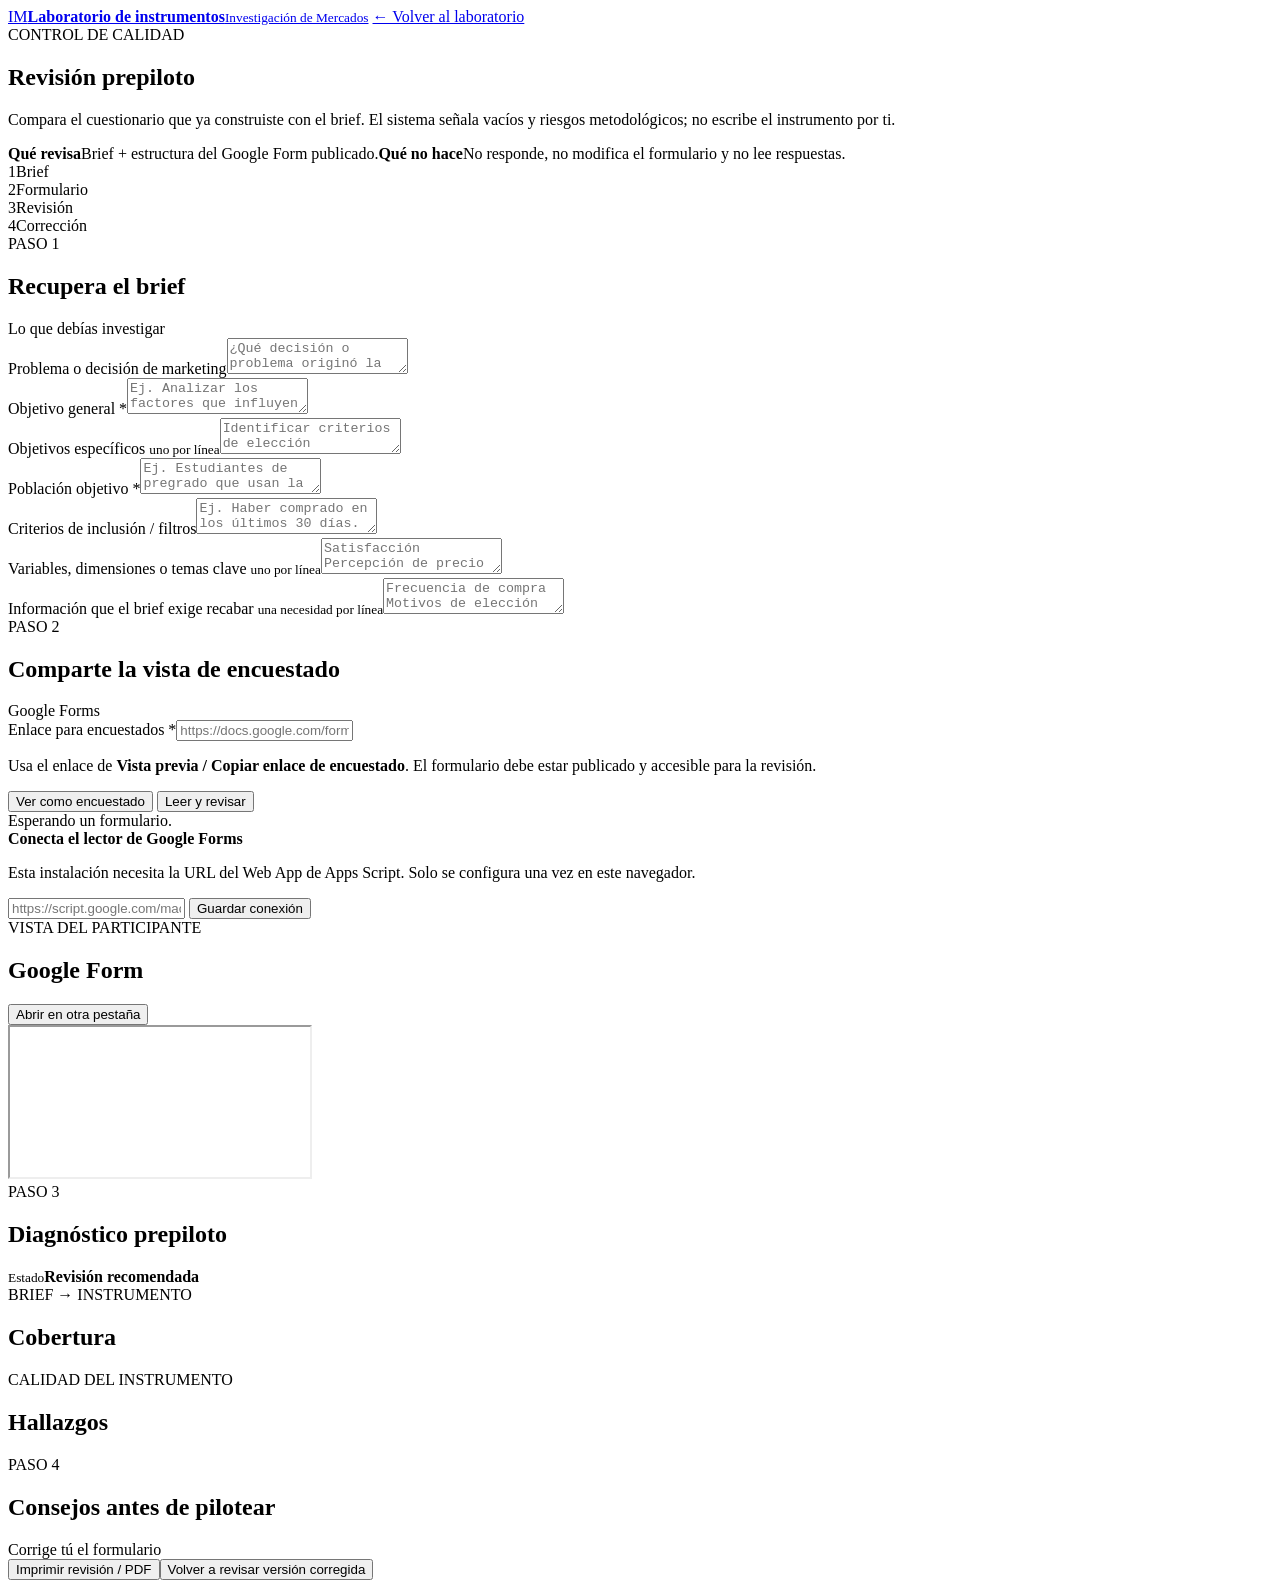
==== revision.html @ 3f8c559c "Add prepilot review interface" ====
<!DOCTYPE html>
<html lang="es">
<head>
  <meta charset="UTF-8" />
  <meta name="viewport" content="width=device-width, initial-scale=1.0" />
  <meta name="description" content="Revisión metodológica prepiloto de cuestionarios de Investigación de Mercados." />
  <title>Revisión prepiloto | Laboratorio IM</title>
  <link rel="preconnect" href="https://fonts.googleapis.com">
  <link rel="preconnect" href="https://fonts.gstatic.com" crossorigin>
  <link href="https://fonts.googleapis.com/css2?family=Inter:wght@400;500;600;700;800&display=swap" rel="stylesheet">
  <link rel="stylesheet" href="revision.css?v=1" />
</head>
<body>
  <header class="review-topbar">
    <a class="brand-link" href="index.html"><span class="brand-mark">IM</span><span><b>Laboratorio de instrumentos</b><small>Investigación de Mercados</small></span></a>
    <a class="back-link" href="index.html">← Volver al laboratorio</a>
  </header>

  <main class="review-main">
    <section class="hero">
      <div>
        <span class="eyebrow">CONTROL DE CALIDAD</span>
        <h1>Revisión prepiloto</h1>
        <p>Compara el cuestionario que ya construiste con el brief. El sistema señala vacíos y riesgos metodológicos; no escribe el instrumento por ti.</p>
      </div>
      <div class="privacy-note"><b>Qué revisa</b><span>Brief + estructura del Google Form publicado.</span><b>Qué no hace</b><span>No responde, no modifica el formulario y no lee respuestas.</span></div>
    </section>

    <section class="steps">
      <div class="step-chip active"><span>1</span>Brief</div><div class="step-line"></div>
      <div class="step-chip"><span>2</span>Formulario</div><div class="step-line"></div>
      <div class="step-chip"><span>3</span>Revisión</div><div class="step-line"></div>
      <div class="step-chip"><span>4</span>Corrección</div>
    </section>

    <section class="two-col">
      <article class="card">
        <div class="card-head"><div><span class="eyebrow">PASO 1</span><h2>Recupera el brief</h2></div><span class="badge">Lo que debías investigar</span></div>
        <div class="form-grid">
          <div class="field full"><label>Problema o decisión de marketing</label><textarea id="problem" data-brief="problem" placeholder="¿Qué decisión o problema originó la investigación?"></textarea></div>
          <div class="field full"><label>Objetivo general *</label><textarea id="generalObjective" data-brief="generalObjective" placeholder="Ej. Analizar los factores que influyen en la elección de una cafetería universitaria."></textarea></div>
          <div class="field full"><label>Objetivos específicos <small>uno por línea</small></label><textarea id="specificObjectives" data-brief="specificObjectives" placeholder="Identificar criterios de elección&#10;Evaluar percepción de precio&#10;Conocer motivos de abandono"></textarea></div>
          <div class="field"><label>Población objetivo *</label><textarea id="population" data-brief="population" placeholder="Ej. Estudiantes de pregrado que usan la cafetería."></textarea></div>
          <div class="field"><label>Criterios de inclusión / filtros</label><textarea id="inclusion" data-brief="inclusion" placeholder="Ej. Haber comprado en los últimos 30 días."></textarea></div>
          <div class="field full"><label>Variables, dimensiones o temas clave <small>uno por línea</small></label><textarea id="constructs" data-brief="constructs" placeholder="Satisfacción&#10;Percepción de precio&#10;Calidad del servicio"></textarea></div>
          <div class="field full"><label>Información que el brief exige recabar <small>una necesidad por línea</small></label><textarea id="requiredInfo" data-brief="requiredInfo" placeholder="Frecuencia de compra&#10;Motivos de elección&#10;Razones para no volver"></textarea></div>
        </div>
      </article>

      <article class="card">
        <div class="card-head"><div><span class="eyebrow">PASO 2</span><h2>Comparte la vista de encuestado</h2></div><span class="badge blue">Google Forms</span></div>
        <div class="field"><label>Enlace para encuestados *</label><input id="formUrl" type="url" placeholder="https://docs.google.com/forms/d/e/.../viewform" /></div>
        <p class="micro">Usa el enlace de <b>Vista previa / Copiar enlace de encuestado</b>. El formulario debe estar publicado y accesible para la revisión.</p>
        <div class="form-actions">
          <button class="secondary" id="previewFormBtn">Ver como encuestado</button>
          <button class="primary" id="analyzeBtn">Leer y revisar</button>
        </div>
        <div id="readerStatus" class="reader-status neutral"><span class="dot"></span><span>Esperando un formulario.</span></div>
        <div id="backendSetup" class="backend-setup hidden">
          <b>Conecta el lector de Google Forms</b>
          <p>Esta instalación necesita la URL del Web App de Apps Script. Solo se configura una vez en este navegador.</p>
          <input id="backendUrl" type="url" placeholder="https://script.google.com/macros/s/.../exec" />
          <button class="secondary" id="saveBackendBtn">Guardar conexión</button>
        </div>
      </article>
    </section>

    <section id="formViewerSection" class="card viewer-card hidden">
      <div class="card-head"><div><span class="eyebrow">VISTA DEL PARTICIPANTE</span><h2 id="loadedFormTitle">Google Form</h2></div><button class="secondary small" id="openNewTabBtn">Abrir en otra pestaña</button></div>
      <iframe id="formFrame" title="Vista del Google Form como encuestado" loading="lazy"></iframe>
    </section>

    <section id="resultsSection" class="results hidden">
      <div class="result-summary card">
        <div>
          <span class="eyebrow">PASO 3</span>
          <h2>Diagnóstico prepiloto</h2>
          <p id="summaryText"></p>
        </div>
        <div id="statusBadge" class="status-badge yellow"><span class="status-dot"></span><div><small>Estado</small><strong>Revisión recomendada</strong></div></div>
      </div>

      <div class="metrics" id="metrics"></div>

      <div class="results-grid">
        <article class="card">
          <div class="card-head"><div><span class="eyebrow">BRIEF → INSTRUMENTO</span><h2>Cobertura</h2></div></div>
          <div id="coverageTable" class="coverage-table"></div>
        </article>
        <article class="card">
          <div class="card-head"><div><span class="eyebrow">CALIDAD DEL INSTRUMENTO</span><h2>Hallazgos</h2></div></div>
          <div id="findingsList" class="findings-list"></div>
        </article>
      </div>

      <article class="card advice-card">
        <div class="card-head"><div><span class="eyebrow">PASO 4</span><h2>Consejos antes de pilotear</h2></div><span class="badge">Corrige tú el formulario</span></div>
        <div id="adviceList" class="advice-list"></div>
        <div class="review-actions"><button class="secondary" id="printReviewBtn">Imprimir revisión / PDF</button><button class="primary" id="reanalyzeBtn">Volver a revisar versión corregida</button></div>
      </article>
    </section>
  </main>

  <div id="toast" class="toast" role="status" aria-live="polite"></div>
  <script src="revision-config.js?v=1"></script>
  <script src="revision.js?v=1"></script>
</body>
</html>
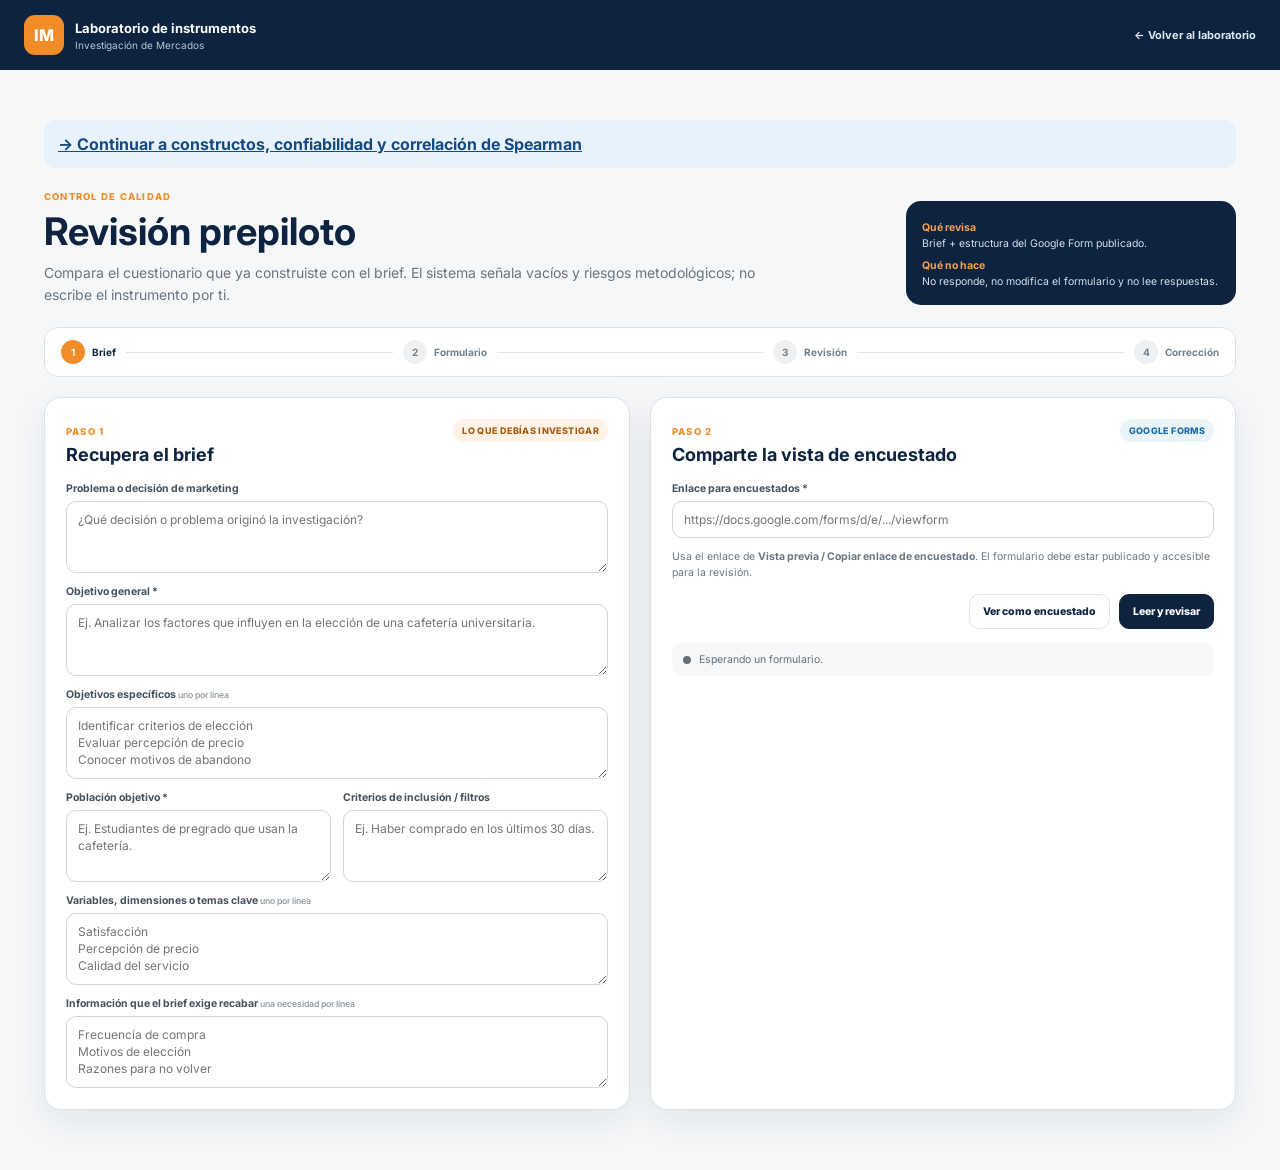
==== commit f297b91a: "Link prepilot review to reliability and Spearman verification" ====
--- a/revision.html
+++ b/revision.html
@@ -16,7 +16,7 @@
     <a class="back-link" href="index.html">← Volver al laboratorio</a>
   </header>
 
-  <main class="review-main">
+  <main class="review-main"><p style="padding:14px;background:#e8f2fc;border-radius:12px"><a href="verificacion.html" style="font-weight:700;color:#164b83">→ Continuar a constructos, confiabilidad y correlación de Spearman</a></p>
     <section class="hero">
       <div>
         <span class="eyebrow">CONTROL DE CALIDAD</span>
--- a/revision.css
+++ b/revision.css
@@ -0,0 +1,18 @@
+:root{--navy:#0d2340;--navy2:#16385f;--blue:#1b6ca8;--sky:#eaf4fb;--orange:#f28c28;--orange-soft:#fff3e7;--ink:#16202a;--muted:#697682;--line:#dbe3e9;--bg:#f5f7f9;--white:#fff;--green:#2e7d32;--red:#b63c34;--yellow:#bd7b08;--shadow:0 12px 34px rgba(13,35,64,.08)}
+*{box-sizing:border-box}body{margin:0;background:var(--bg);color:var(--ink);font-family:Inter,system-ui,-apple-system,"Segoe UI",sans-serif}button,input,textarea{font:inherit}button{cursor:pointer}
+.review-topbar{height:70px;background:var(--navy);color:#fff;display:flex;align-items:center;justify-content:space-between;padding:0 max(24px,calc((100vw - 1240px)/2));gap:20px}
+.brand-link{display:flex;align-items:center;gap:11px;color:#fff;text-decoration:none}.brand-mark{width:40px;height:40px;border-radius:11px;background:var(--orange);display:grid;place-items:center;font-weight:800}.brand-link b{display:block;font-size:13px}.brand-link small{display:block;font-size:10px;color:#b9c7d4;margin-top:3px}.back-link{color:#dce7ef;text-decoration:none;font-size:11px;font-weight:700}
+.review-main{max-width:1240px;margin:0 auto;padding:34px 24px 60px}.hero{display:grid;grid-template-columns:1fr 330px;gap:28px;align-items:end;margin-bottom:22px}.eyebrow{font-size:9.5px;letter-spacing:.13em;font-weight:800;color:var(--orange)}h1{font-size:38px;line-height:1.05;color:var(--navy);margin:8px 0 10px}.hero p{max-width:760px;margin:0;color:var(--muted);font-size:14px;line-height:1.55}.privacy-note{background:var(--navy);color:#fff;border-radius:15px;padding:16px;display:grid;gap:3px;font-size:10.5px}.privacy-note b{color:#f4a24f;margin-top:4px}.privacy-note span{color:#d4e0e9;line-height:1.4}
+.steps{display:flex;align-items:center;background:#fff;border:1px solid var(--line);border-radius:14px;padding:12px 16px;margin-bottom:20px}.step-chip{display:flex;align-items:center;gap:7px;font-size:10px;font-weight:700;color:#72808c;white-space:nowrap}.step-chip span{width:24px;height:24px;border-radius:50%;background:#edf1f4;display:grid;place-items:center}.step-chip.active{color:var(--navy)}.step-chip.active span{background:var(--orange);color:#fff}.step-line{height:1px;background:var(--line);flex:1;margin:0 10px}
+.two-col,.results-grid{display:grid;grid-template-columns:1fr 1fr;gap:20px}.card{background:#fff;border:1px solid var(--line);border-radius:17px;padding:21px;box-shadow:var(--shadow)}.card-head{display:flex;align-items:flex-start;justify-content:space-between;gap:12px;margin-bottom:17px}.card-head h2{font-size:18px;color:var(--navy);margin:5px 0 0}.badge{display:inline-flex;border-radius:999px;background:var(--orange-soft);color:#a65c10;padding:6px 9px;font-size:9px;font-weight:800;text-transform:uppercase;letter-spacing:.04em}.badge.blue{background:var(--sky);color:var(--blue)}
+.form-grid{display:grid;grid-template-columns:1fr 1fr;gap:12px}.field{display:flex;flex-direction:column;gap:6px}.field.full{grid-column:1/-1}.field label{font-size:10.5px;font-weight:700;color:#44515d}.field label small{font-weight:500;color:#87939c}.field input,.field textarea,.backend-setup input{width:100%;border:1px solid #ccd7e0;border-radius:10px;padding:10px 11px;outline:none;color:var(--ink);background:#fff;font-size:12px}.field textarea{min-height:72px;resize:vertical;line-height:1.4}.field input:focus,.field textarea:focus,.backend-setup input:focus{border-color:var(--blue);box-shadow:0 0 0 3px rgba(27,108,168,.09)}
+.micro{font-size:10.5px;color:var(--muted);line-height:1.5}.form-actions,.review-actions{display:flex;gap:9px;justify-content:flex-end;margin-top:14px}button.primary,button.secondary{border-radius:10px;padding:10px 13px;font-size:10.5px;font-weight:800;border:1px solid var(--line)}button.primary{background:var(--navy);border-color:var(--navy);color:#fff}button.primary:hover{background:var(--navy2)}button.secondary{background:#fff;color:var(--navy)}button.secondary:hover{background:#f8fafb}button.small{padding:8px 10px}
+.reader-status{margin-top:14px;border-radius:10px;padding:10px 11px;display:flex;align-items:center;gap:8px;font-size:10.5px}.reader-status.neutral{background:#f5f7f9;color:#64717d}.reader-status.ok{background:#edf7ee;color:#2b6c31}.reader-status.error{background:#fff0ee;color:#9a332d}.reader-status.loading{background:#fff7e8;color:#8a650e}.dot{width:8px;height:8px;border-radius:50%;background:currentColor;flex:none}
+.backend-setup{margin-top:14px;padding:13px;border:1px dashed #d1a15e;background:#fff8ed;border-radius:11px}.backend-setup b{font-size:11px;color:#8c5a14}.backend-setup p{font-size:10px;color:#725d3f;line-height:1.4}.backend-setup button{margin-top:8px}.hidden{display:none!important}
+.viewer-card{margin-top:20px}.viewer-card iframe{display:block;width:100%;height:680px;border:1px solid var(--line);border-radius:12px;background:#f7f8f9}
+.results{margin-top:20px}.result-summary{display:flex;align-items:center;justify-content:space-between;gap:20px}.result-summary h2{color:var(--navy);font-size:21px;margin:5px 0 6px}.result-summary p{font-size:11px;color:var(--muted);max-width:720px;line-height:1.5;margin:0}.status-badge{min-width:210px;padding:12px 14px;border-radius:12px;display:flex;align-items:center;gap:10px}.status-badge .status-dot{width:13px;height:13px;border-radius:50%;flex:none}.status-badge small,.status-badge strong{display:block}.status-badge small{font-size:8px;text-transform:uppercase;letter-spacing:.08em;opacity:.75}.status-badge strong{font-size:11px;margin-top:2px}.status-badge.red{background:#fff0ee;color:#92342d}.status-badge.red .status-dot{background:var(--red)}.status-badge.yellow{background:#fff7e8;color:#87610c}.status-badge.yellow .status-dot{background:#e09a17}.status-badge.green{background:#edf7ee;color:#2c6d32}.status-badge.green .status-dot{background:var(--green)}
+.metrics{display:grid;grid-template-columns:repeat(4,1fr);gap:12px;margin:12px 0 20px}.metric{background:#fff;border:1px solid var(--line);border-radius:13px;padding:13px}.metric span{display:block;font-size:9px;color:var(--muted);text-transform:uppercase;letter-spacing:.05em}.metric strong{display:block;font-size:22px;color:var(--navy);margin-top:5px}.metric small{font-size:9px;color:#87939d}.coverage-table{display:flex;flex-direction:column;gap:8px}.coverage-row{display:grid;grid-template-columns:95px 1fr;gap:9px;border:1px solid var(--line);border-radius:11px;padding:10px}.coverage-state{font-size:9px;font-weight:800;text-transform:uppercase;letter-spacing:.04em}.coverage-state.green{color:var(--green)}.coverage-state.yellow{color:var(--yellow)}.coverage-state.red{color:var(--red)}.coverage-row b{display:block;font-size:10.5px;color:var(--navy);line-height:1.35}.coverage-row p{font-size:9.5px;color:var(--muted);margin:3px 0 0;line-height:1.4}
+.findings-list,.advice-list{display:flex;flex-direction:column;gap:9px}.finding,.advice{border-left:3px solid var(--line);padding:10px 11px;background:#fafbfc;border-radius:0 10px 10px 0}.finding.critical{border-color:var(--red);background:#fff7f6}.finding.review{border-color:#e2a332;background:#fffbf2}.finding.suggestion{border-color:var(--blue);background:#f6fbff}.finding-head{display:flex;align-items:center;gap:7px;margin-bottom:4px}.severity{font-size:8px;font-weight:800;text-transform:uppercase;letter-spacing:.05em}.critical .severity{color:var(--red)}.review .severity{color:#a16d0c}.suggestion .severity{color:var(--blue)}.finding b,.advice b{font-size:10.5px;color:var(--navy)}.finding p,.advice p{font-size:9.7px;color:#5f6c77;line-height:1.45;margin:4px 0 0}.advice-card{margin-top:20px}.advice{border-left-color:var(--orange)}.toast{position:fixed;right:22px;bottom:22px;background:var(--navy);color:#fff;border-radius:9px;padding:10px 13px;font-size:10.5px;font-weight:700;opacity:0;transform:translateY(8px);transition:.2s;pointer-events:none;z-index:20}.toast.show{opacity:1;transform:none}
+@media(max-width:900px){.hero,.two-col,.results-grid{grid-template-columns:1fr}.privacy-note{max-width:none}.metrics{grid-template-columns:repeat(2,1fr)}.result-summary{align-items:flex-start;flex-direction:column}.status-badge{width:100%}.viewer-card iframe{height:600px}}
+@media(max-width:620px){.review-topbar{padding:0 14px}.back-link{font-size:0}.back-link:after{content:"←";font-size:18px}.review-main{padding:24px 14px 45px}.hero h1{font-size:31px}.steps{overflow:auto}.step-line{min-width:24px}.form-grid{grid-template-columns:1fr}.field.full{grid-column:auto}.metrics{grid-template-columns:1fr 1fr}.form-actions,.review-actions{flex-direction:column}.form-actions button,.review-actions button{width:100%}.viewer-card iframe{height:520px}}
+@media print{.review-topbar,.hero,.steps,.two-col,.viewer-card,.review-actions,.toast{display:none!important}.review-main{max-width:none;padding:0}.results{display:block!important;margin:0}.card{box-shadow:none;break-inside:avoid}.metrics{grid-template-columns:repeat(4,1fr)}.results-grid{grid-template-columns:1fr 1fr}}
